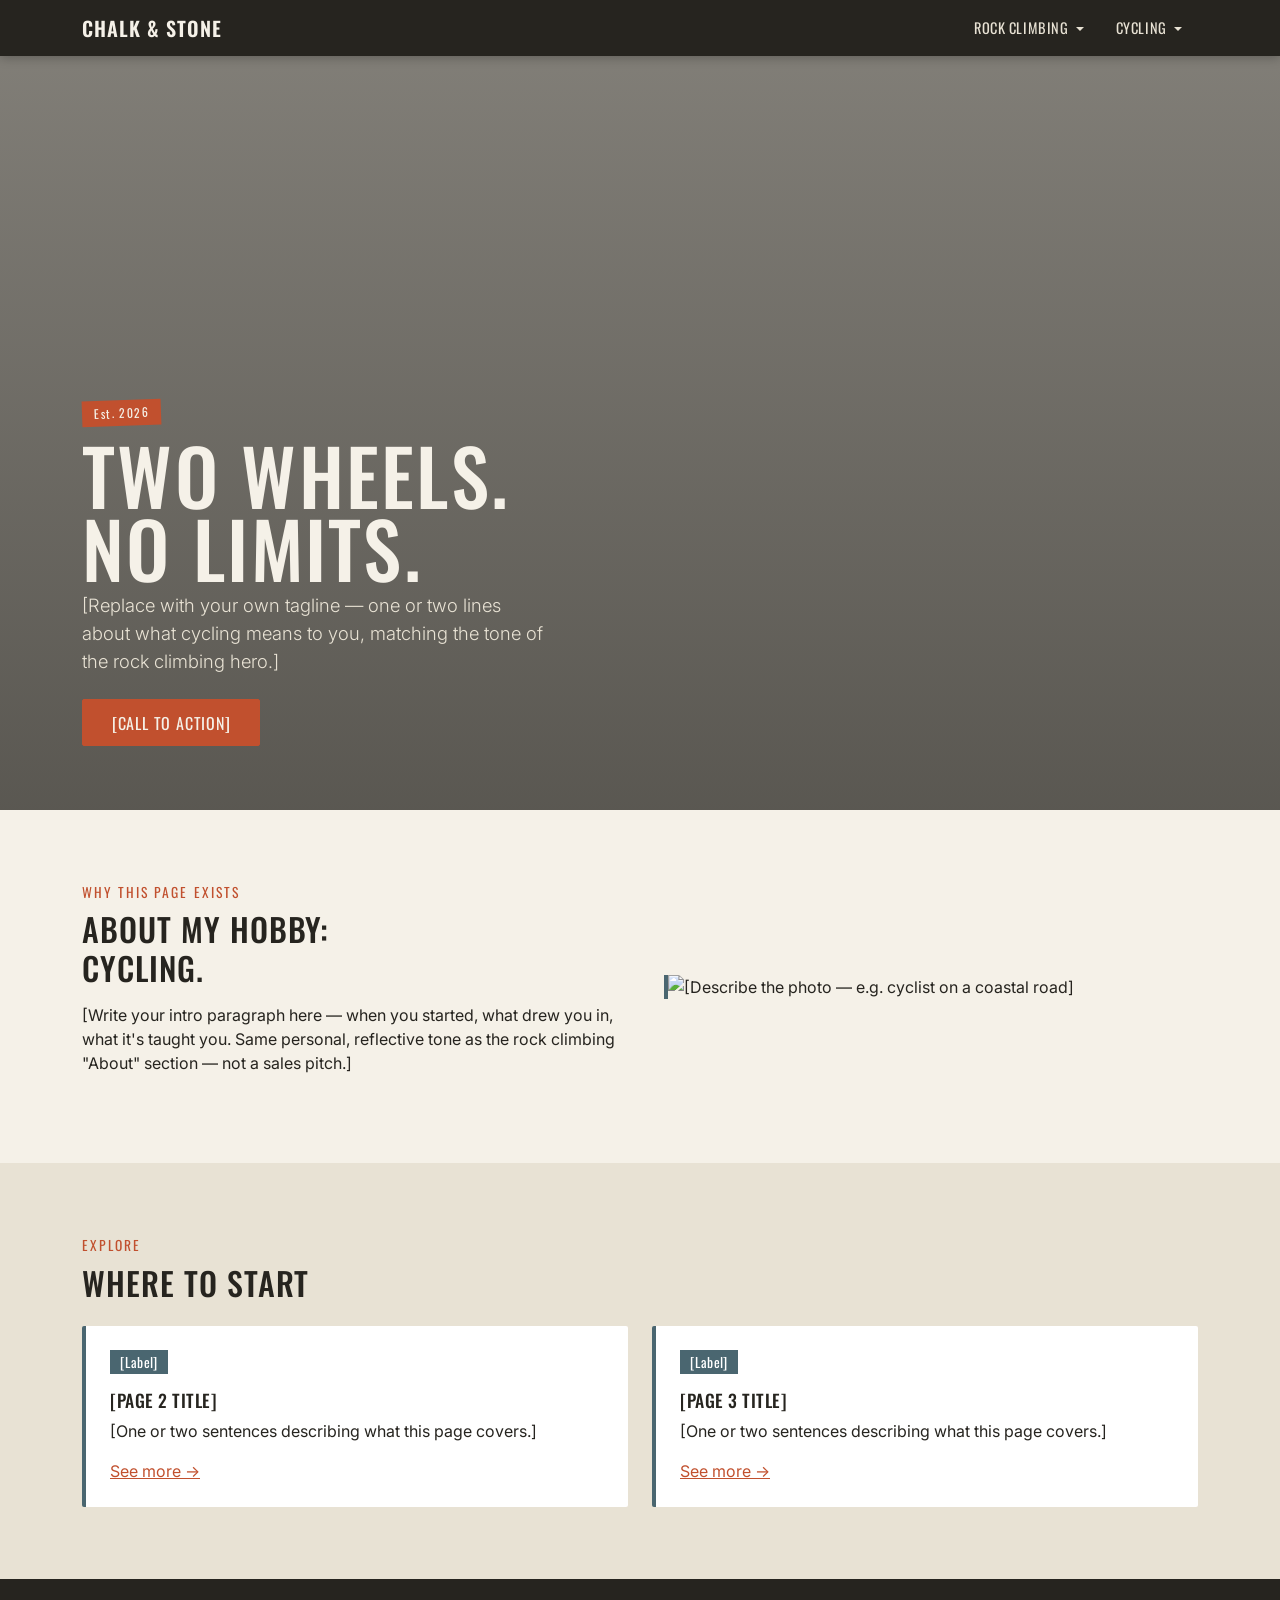
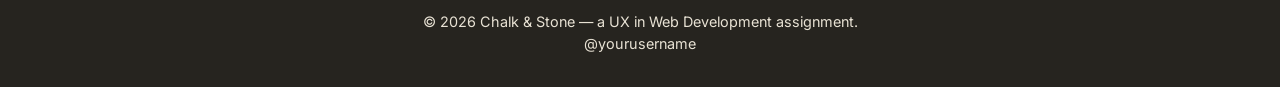
==== climb-site/climb-site/cycling-home.html @ ccd7528d "commit initiated" ====
<!DOCTYPE html>
<html lang="en">
<head>
  <meta charset="UTF-8" />
  <meta name="viewport" content="width=device-width, initial-scale=1.0" />
  <title>Cycling | Hobby tings</title>

  
  <link href="https://cdn.jsdelivr.net/npm/bootstrap@5.3.3/dist/css/bootstrap.min.css" rel="stylesheet">
  
  <link href="https://fonts.googleapis.com/css2?family=Oswald:wght@500;600;700&family=Inter:wght@400;500&display=swap" rel="stylesheet">
 
  <link rel="stylesheet" href="css/style.css">
</head>
<body>

  
  <nav class="navbar navbar-expand-lg navbar-climb fixed-top">
    <div class="container">
      <a class="navbar-brand" href="index.html">Chalk &amp; Stone</a>
      <button class="navbar-toggler" type="button" data-bs-toggle="collapse" data-bs-target="#navMain">
        <span class="navbar-toggler-icon"></span>
      </button>
      <div class="collapse navbar-collapse" id="navMain">
        <ul class="navbar-nav ms-auto">

          <li class="nav-item dropdown">
            <a class="nav-link dropdown-toggle" href="#" role="button" data-bs-toggle="dropdown" aria-expanded="false">
              Rock Climbing
            </a>
            <ul class="dropdown-menu">
              <li><a class="dropdown-item" href="index.html">Home</a></li>
              <li><a class="dropdown-item" href="log.html">Grades &amp; Log</a></li>
              <li><a class="dropdown-item" href="join.html">Join a Session</a></li>
            </ul>
          </li>

          <li class="nav-item dropdown">
            <a class="nav-link dropdown-toggle" href="#" role="button" data-bs-toggle="dropdown" aria-expanded="false">
              Cycling
            </a>
            <ul class="dropdown-menu">
              <li><a class="dropdown-item active" href="cycling-home.html">Home</a></li>
              <li><a class="dropdown-item" href="cycling-page2.html">Page 2</a></li>
              <li><a class="dropdown-item" href="cycling-page3.html">Page 3</a></li>
            </ul>
          </li>

        </ul>
      </div>
    </div>
  </nav>

 
  <header class="hero" style="background: linear-gradient(180deg, rgba(38,36,31,0.55), rgba(38,36,31,0.75)), url('images/hero-cycling.jpg') center/cover no-repeat;">
    <div class="container">
      <span class="grade-tape">Est. 2026</span>
      <h1>Two wheels.<br>No limits.</h1>
      <p class="lead">
        [Replace with your own tagline — one or two lines about what
        cycling means to you, matching the tone of the rock climbing hero.]
      </p>
      <a href="cycling-page2.html" class="btn btn-rope mt-2">[Call to action]</a>
    </div>
  </header>

 
  <section class="section">
    <div class="container">
      <div class="row align-items-center g-5">
        <div class="col-lg-6">
          <p class="section-eyebrow">Why this page exists</p>
          <h2 class="mb-3">About My Hobby:<br>Cycling.</h2>
          <p>
            [Write your intro paragraph here — when you started, what drew
            you in, what it's taught you. Same personal, reflective tone
            as the rock climbing "About" section — not a sales pitch.]
          </p>
        </div>
        <div class="col-lg-6">
          <img src="images/cycling-intro.jpg" alt="[Describe the photo — e.g. cyclist on a coastal road]" class="img-fluid" style="border-left: 4px solid var(--tape);">
        </div>
      </div>
    </div>
  </section>

 
  <section class="section section-alt">
    <div class="container">
      <p class="section-eyebrow">Explore</p>
      <h2 class="mb-4">Where to start</h2>
      <div class="row g-4">
        <div class="col-md-6">
          <div class="climb-card">
            <span class="grade-badge">[Label]</span>
            <h3 class="mt-3">[Page 2 title]</h3>
            <p>[One or two sentences describing what this page covers.]</p>
            <a href="cycling-page2.html">See more &rarr;</a>
          </div>
        </div>
        <div class="col-md-6">
          <div class="climb-card">
            <span class="grade-badge">[Label]</span>
            <h3 class="mt-3">[Page 3 title]</h3>
            <p>[One or two sentences describing what this page covers.]</p>
            <a href="cycling-page3.html">See more &rarr;</a>
          </div>
        </div>
      </div>
    </div>
  </section>

  
  <footer class="site-footer">
    <div class="container">
      &copy; 2026 Chalk &amp; Stone — a UX in Web Development assignment.
      <br>
      <a href="https://instagram.com/yourusername" target="_blank">
        <i class="bi bi-instagram"></i> @yourusername
      </a>
    </div>
  </footer>

  <script src="https://cdn.jsdelivr.net/npm/bootstrap@5.3.3/dist/js/bootstrap.bundle.min.js"></script>
</body>
</html>
---- climb-site/climb-site/css/style.css ----
:root {
  --stone: #3D3A36;
  --stone-dark: #26241F;
  --chalk: #F5F1E8;
  --chalk-dim: #E8E2D4;
  --rope: #C1502E;
  --rope-dark: #9C3E22;
  --tape: #4A6670;
  --font-display: "Oswald", "Arial Narrow", sans-serif;
  --font-body: "Inter", "Segoe UI", sans-serif;
}

* { box-sizing: border-box; }

body {
  font-family: var(--font-body);
  background-color: var(--chalk);
  color: var(--stone-dark);
  margin: 0;
  padding-top: 0px; 
}

h1, h2, h3, .display-heading {
  font-family: var(--font-display);
  text-transform: uppercase;
  letter-spacing: 0.03em;
  color: var(--stone-dark);
}

a { color: var(--rope); }
a:hover { color: var(--rope-dark); }


.grade-tape {
  display: inline-block;
  background: var(--rope);
  color: var(--chalk);
  font-family: var(--font-display);
  font-size: 0.75rem;
  letter-spacing: 0.12em;
  padding: 4px 12px;
  transform: rotate(-2deg);
  margin-bottom: 12px;
}


.navbar-climb {
  background-color: var(--stone-dark) !important;
  box-shadow: 0 2px 10px rgba(0,0,0,0.25);
}

.navbar-climb .navbar-brand {
  font-family: var(--font-display);
  text-transform: uppercase;
  letter-spacing: 0.05em;
  color: var(--chalk) !important;
  font-weight: 600;
}

.navbar-climb .nav-link {
  color: var(--chalk-dim) !important;
  font-family: var(--font-display);
  letter-spacing: 0.04em;
  text-transform: uppercase;
  font-size: 0.9rem;
  padding: 0.5rem 1rem !important;
}

.navbar-climb .nav-link:hover,
.navbar-climb .nav-link.active {
  color: var(--rope) !important;
}




.hero h1 {
  color: var(--chalk);
  font-size: clamp(2.5rem, 6vw, 5rem);
  line-height: 0.95;
  margin-bottom: 0.5rem;
}

.hero p.lead {
  color: var(--chalk-dim);
  font-size: 1.15rem;
  max-width: 42ch;
}


.section {
  padding: 4.5rem 0;
}

.section-alt {
  background-color: var(--chalk-dim);
}

.section-eyebrow {
  font-family: var(--font-display);
  color: var(--rope);
  letter-spacing: 0.15em;
  font-size: 0.85rem;
  text-transform: uppercase;
  margin-bottom: 0.5rem;
}


.climb-card {
  background: #fff;
  border: none;
  border-radius: 2px;
  border-left: 4px solid var(--tape);
  padding: 1.5rem;
  height: 100%;
  transition: transform 0.15s ease, box-shadow 0.15s ease;
}

.climb-card:hover {
  transform: translateY(-3px);
  box-shadow: 0 8px 24px rgba(0,0,0,0.1);
}

.climb-card h3 {
  font-size: 1.1rem;
  margin-bottom: 0.5rem;
}


.table-climb {
  background: #fff;
}

.table-climb thead {
  background-color: var(--stone-dark);
  color: var(--chalk);
  font-family: var(--font-display);
  letter-spacing: 0.04em;
  text-transform: uppercase;
  font-size: 0.85rem;
}

.table-climb tbody tr:hover {
  background-color: var(--chalk-dim);
}

.grade-badge {
  display: inline-block;
  font-family: var(--font-display);
  background: var(--tape);
  color: #fff;
  padding: 2px 10px;
  font-size: 0.85rem;
  letter-spacing: 0.03em;
}


.form-climb label {
  font-family: var(--font-display);
  letter-spacing: 0.03em;
  text-transform: uppercase;
  font-size: 0.85rem;
  color: var(--stone-dark);
  margin-bottom: 0.3rem;
}

.form-climb .form-control,
.form-climb .form-select {
  border-radius: 2px;
  border: 1px solid #c9c2b0;
  padding: 0.6rem 0.8rem;
}

.form-climb .form-control:focus,
.form-climb .form-select:focus {
  border-color: var(--rope);
  box-shadow: 0 0 0 0.2rem rgba(193, 80, 46, 0.15);
}

.btn-rope {
  background-color: var(--rope);
  border-color: var(--rope);
  color: var(--chalk);
  font-family: var(--font-display);
  letter-spacing: 0.05em;
  text-transform: uppercase;
  padding: 0.65rem 1.8rem;
  border-radius: 2px;
}

.btn-rope:hover {
  background-color: var(--rope-dark);
  border-color: var(--rope-dark);
  color: var(--chalk);
}


#response-card {
  display: none;
  background: var(--stone-dark);
  color: var(--chalk);
  border-left: 4px solid var(--rope);
  padding: 1.75rem;
  margin-top: 2rem;
}

#response-card .grade-tape {
  background: var(--chalk);
  color: var(--stone-dark);
}


footer.site-footer {
  background-color: var(--stone-dark);
  color: var(--chalk-dim);
  padding: 2rem 0;
  font-size: 0.9rem;
  text-align: center;
}

@media (prefers-reduced-motion: reduce) {
  * { transition: none !important; }
}


footer.site-footer a {
  color: var(--chalk-dim);
  text-decoration: none;
}

footer.site-footer a:hover {
  color: var(--rope);
}

.hero {
  background: linear-gradient(180deg, rgba(38,36,31,0.55), rgba(38,36,31,0.75)),
              url("../images/sitting-down-bryan.PNG") 20% 75% / cover no-repeat;
  min-height: 90vh;
  display: flex;
  align-items: flex-end;
  padding: 4rem 0;
  color: var(--chalk);
  background-attachment: fixed
}

.navbar-climb .dropdown-menu {
  background-color: var(--stone-dark);
  border: none;
  border-radius: 2px;
}

.navbar-climb .dropdown-item {
  color: var(--chalk-dim);
  font-family: var(--font-display);
  letter-spacing: 0.03em;
  text-transform: uppercase;
  font-size: 0.85rem;
}

.navbar-climb .dropdown-item:hover {
  background-color: var(--stone);
  color: var(--rope);
}

.navbar-climb .dropdown-toggle::after {
  border-top-color: var(--chalk-dim);
}
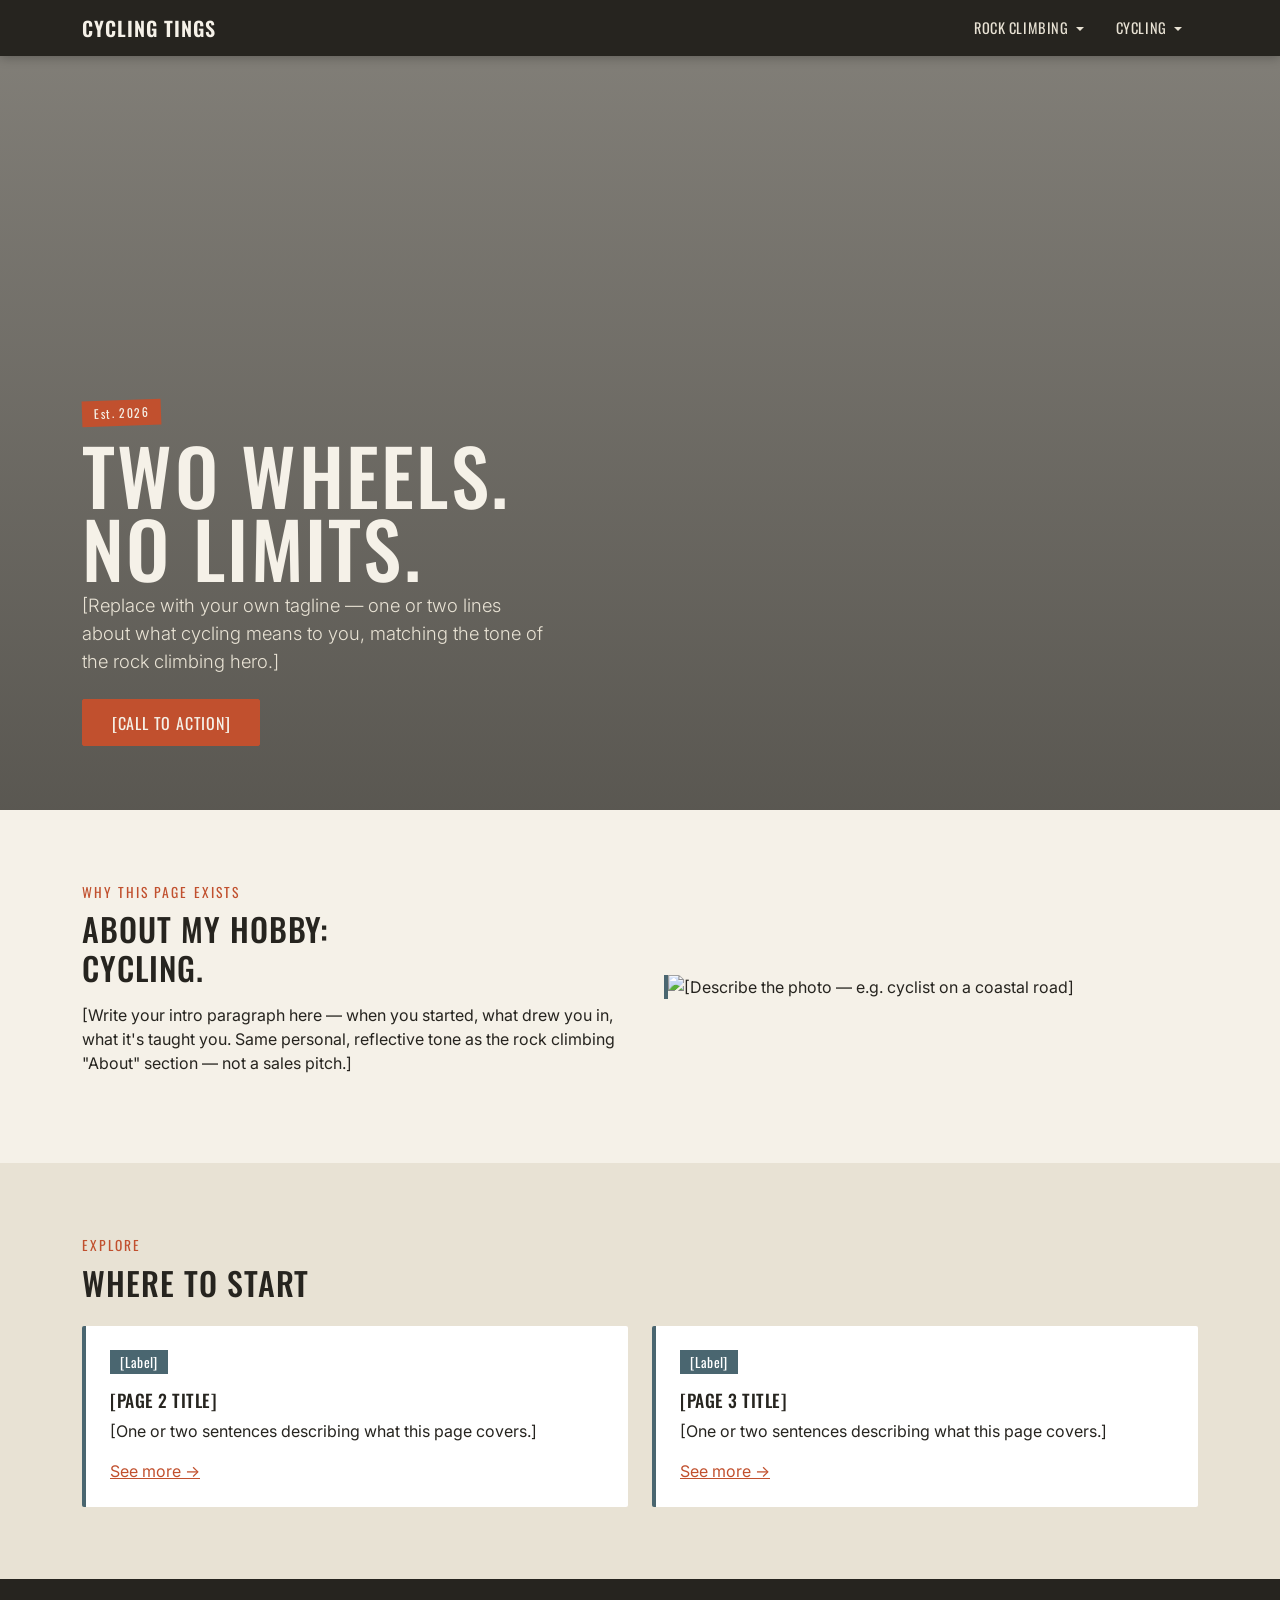
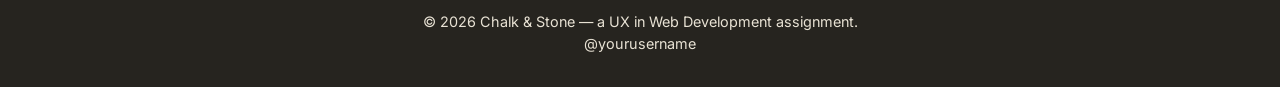
==== commit 7dabce14: "initialised commit" ====
--- a/climb-site/climb-site/cycling-home.html
+++ b/climb-site/climb-site/cycling-home.html
@@ -17,7 +17,7 @@
   
   <nav class="navbar navbar-expand-lg navbar-climb fixed-top">
     <div class="container">
-      <a class="navbar-brand" href="index.html">Chalk &amp; Stone</a>
+      <a class="navbar-brand" href="index.html">Cycling tings</a>
       <button class="navbar-toggler" type="button" data-bs-toggle="collapse" data-bs-target="#navMain">
         <span class="navbar-toggler-icon"></span>
       </button>
@@ -42,7 +42,6 @@
             <ul class="dropdown-menu">
               <li><a class="dropdown-item active" href="cycling-home.html">Home</a></li>
               <li><a class="dropdown-item" href="cycling-page2.html">Page 2</a></li>
-              <li><a class="dropdown-item" href="cycling-page3.html">Page 3</a></li>
             </ul>
           </li>
 
--- a/climb-site/climb-site/css/style.css
+++ b/climb-site/climb-site/css/style.css
@@ -248,7 +248,20 @@
   background-color: var(--stone-dark);
   border: none;
   border-radius: 2px;
-}
+  display: block;            
+  max-height: 0;                
+  overflow: hidden;             
+  opacity: 0;
+  padding: 0;
+  transition: max-height 2s ease, opacity 0.25s ease, padding 0.3s ease;
+}
+
+.navbar-climb .dropdown-menu.show {
+  max-height: 300px;    
+  opacity: 1;
+  padding: 0.5rem 0;     
+}
+
 
 .navbar-climb .dropdown-item {
   color: var(--chalk-dim);
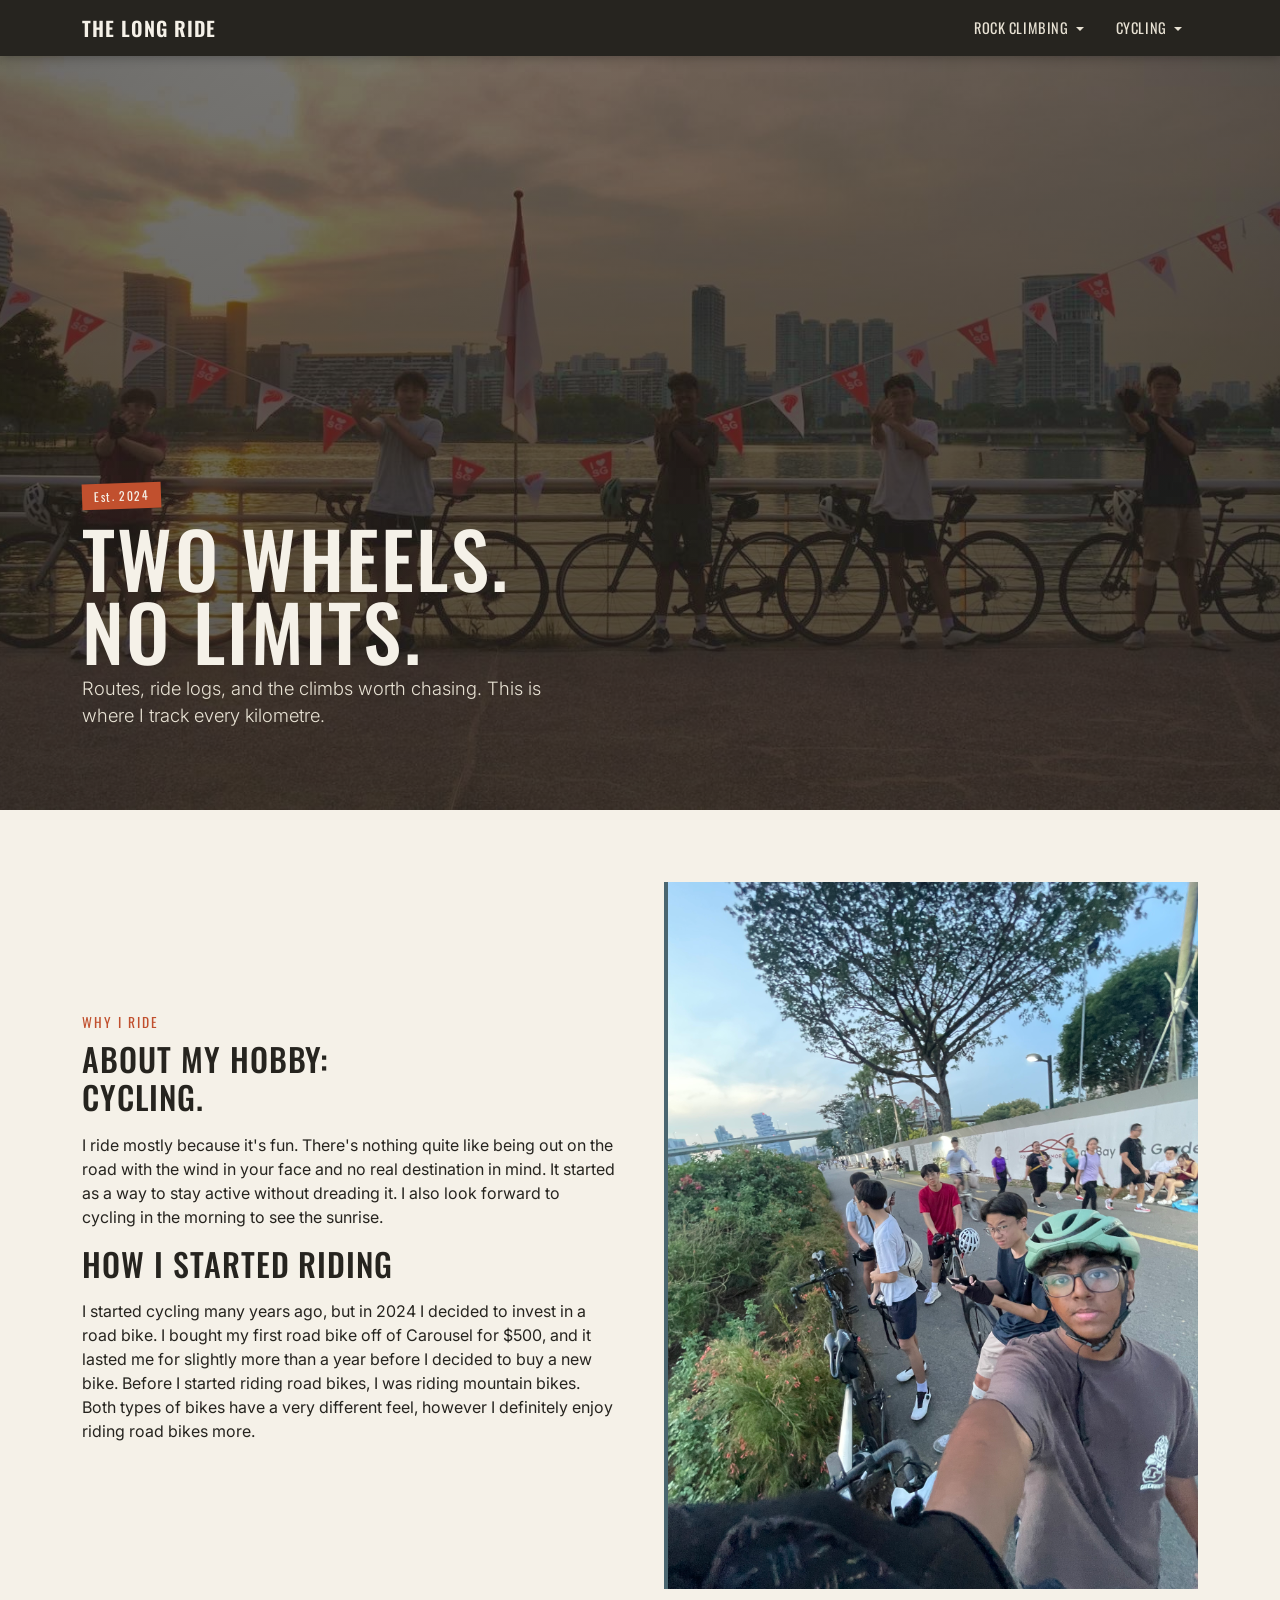
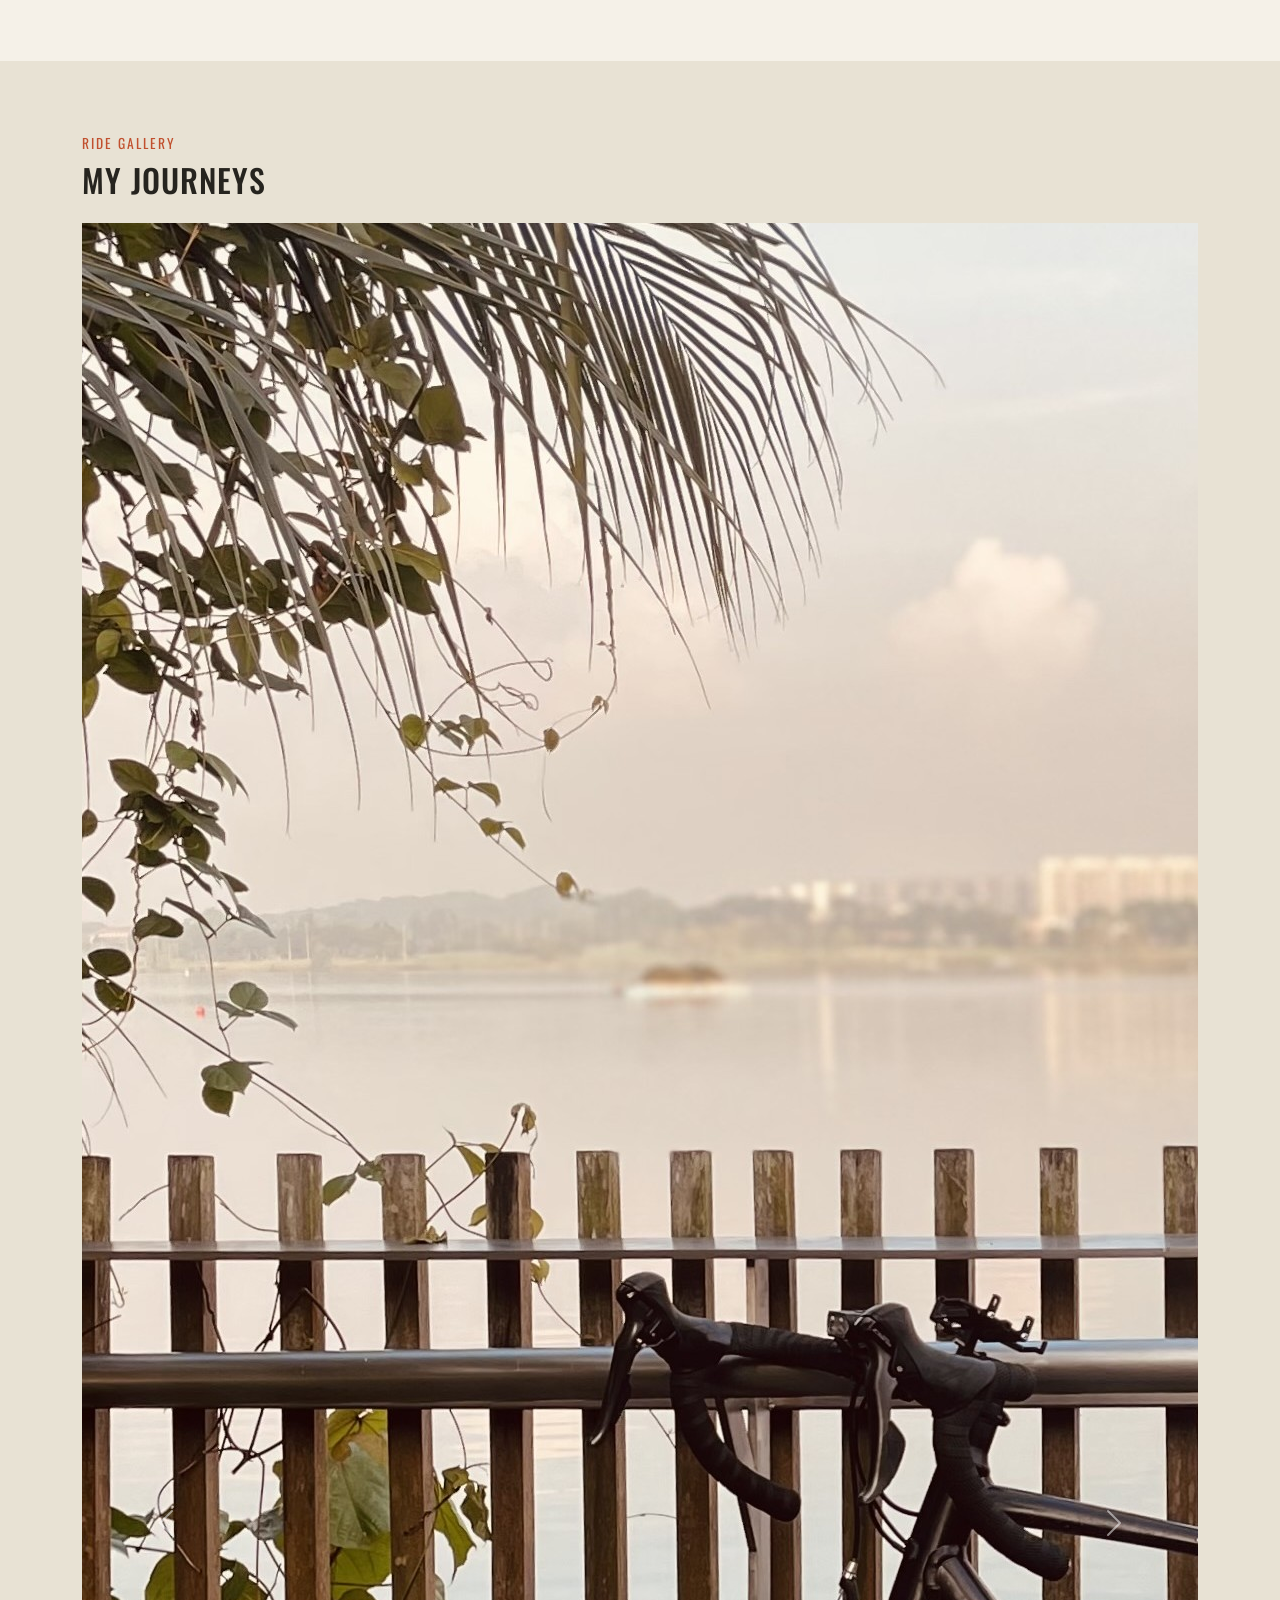
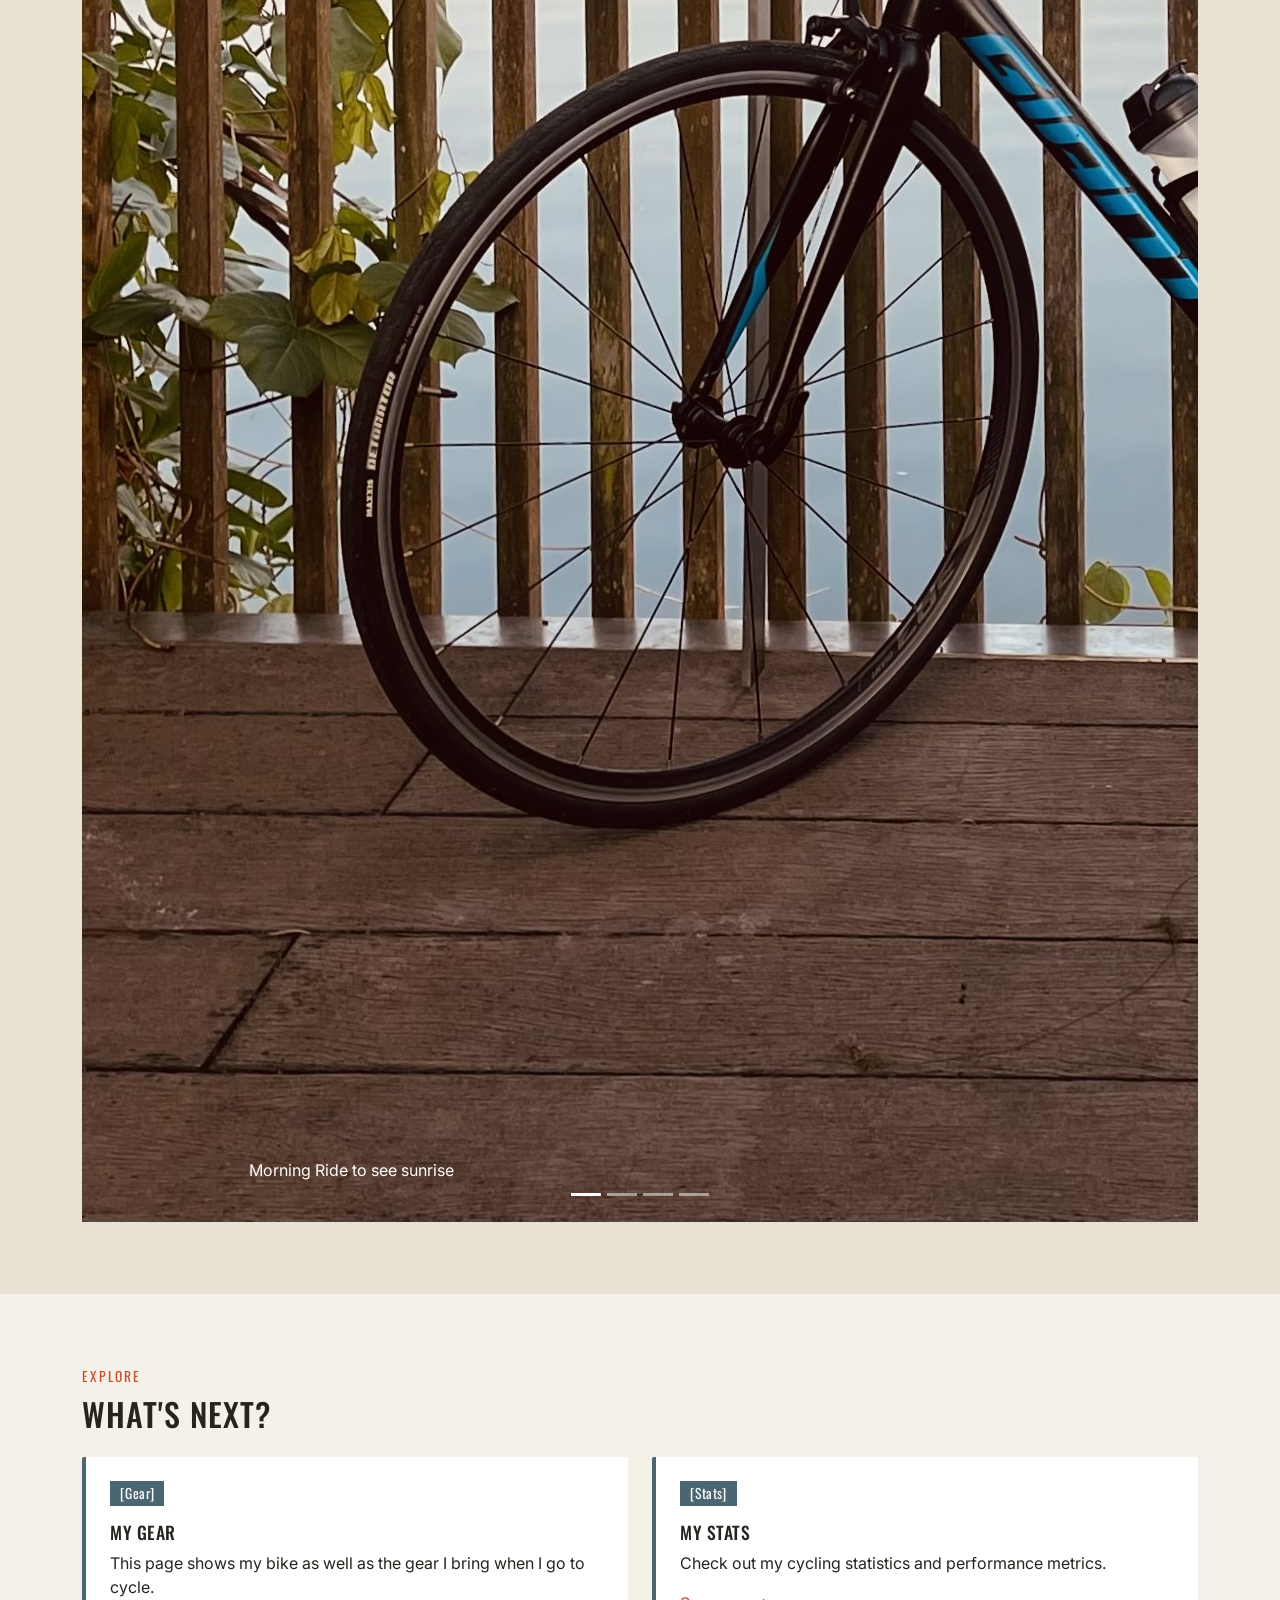
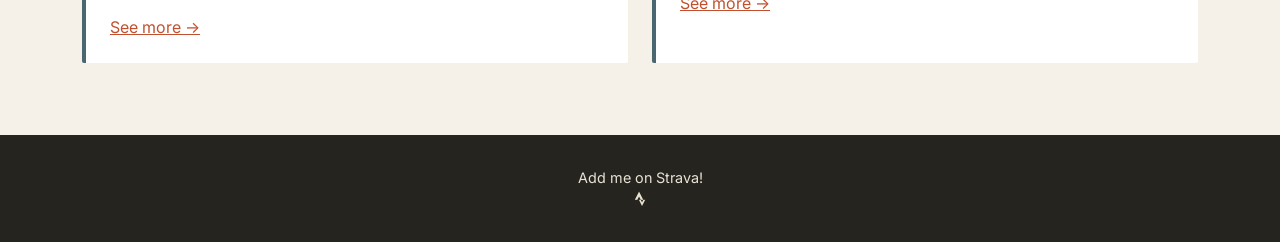
==== commit d22b5598: "intit commit" ====
--- a/climb-site/climb-site/cycling-home.html
+++ b/climb-site/climb-site/cycling-home.html
@@ -3,7 +3,7 @@
 <head>
   <meta charset="UTF-8" />
   <meta name="viewport" content="width=device-width, initial-scale=1.0" />
-  <title>Cycling | Hobby tings</title>
+  <title>Cycling | The Long Ride </title>
 
   
   <link href="https://cdn.jsdelivr.net/npm/bootstrap@5.3.3/dist/css/bootstrap.min.css" rel="stylesheet">
@@ -17,7 +17,7 @@
   
   <nav class="navbar navbar-expand-lg navbar-climb fixed-top">
     <div class="container">
-      <a class="navbar-brand" href="index.html">Cycling tings</a>
+      <a class="navbar-brand" href="index.html">The Long Ride</a>
       <button class="navbar-toggler" type="button" data-bs-toggle="collapse" data-bs-target="#navMain">
         <span class="navbar-toggler-icon"></span>
       </button>
@@ -41,7 +41,8 @@
             </a>
             <ul class="dropdown-menu">
               <li><a class="dropdown-item active" href="cycling-home.html">Home</a></li>
-              <li><a class="dropdown-item" href="cycling-page2.html">Page 2</a></li>
+              <li><a class="dropdown-item" href="cycling-gear.html">My Gear</a></li>
+              <li><a class="dropdown-item" href="cycling-stats.html">Stats</a></li>
             </ul>
           </li>
 
@@ -51,15 +52,13 @@
   </nav>
 
  
-  <header class="hero" style="background: linear-gradient(180deg, rgba(38,36,31,0.55), rgba(38,36,31,0.75)), url('images/hero-cycling.jpg') center/cover no-repeat;">
+  <header class="hero" style="background: linear-gradient(180deg, rgba(38,36,31,0.55), rgba(38,36,31,0.75)), url('imagesN/friendspic.jpg') center/cover no-repeat;">
     <div class="container">
-      <span class="grade-tape">Est. 2026</span>
+      <span class="grade-tape">Est. 2024</span>
       <h1>Two wheels.<br>No limits.</h1>
       <p class="lead">
-        [Replace with your own tagline — one or two lines about what
-        cycling means to you, matching the tone of the rock climbing hero.]
+        Routes, ride logs, and the climbs worth chasing. This is where I track every kilometre.
       </p>
-      <a href="cycling-page2.html" class="btn btn-rope mt-2">[Call to action]</a>
     </div>
   </header>
 
@@ -68,58 +67,122 @@
     <div class="container">
       <div class="row align-items-center g-5">
         <div class="col-lg-6">
-          <p class="section-eyebrow">Why this page exists</p>
+          <p class="section-eyebrow">Why I Ride</p>
           <h2 class="mb-3">About My Hobby:<br>Cycling.</h2>
           <p>
-            [Write your intro paragraph here — when you started, what drew
-            you in, what it's taught you. Same personal, reflective tone
-            as the rock climbing "About" section — not a sales pitch.]
+            I ride mostly because it's fun. There's nothing quite like 
+            being out on the road with the wind in your face and no real 
+            destination in mind. It started as a way to stay active without dreading it.
+            I also look forward to cycling in the morning to see the sunrise. 
+          </p>
+          <h2 class="mb-3">How I started riding</h2>
+          <p>
+            I started cycling many years ago, but in 2024 I decided to invest in a 
+            road bike. I bought my first road bike off of Carousel for $500, and it lasted 
+            me for slightly more than a year before I decided to buy a new bike. Before I 
+            started riding road bikes, I was riding mountain bikes. Both types of bikes have
+            a very different feel, however I definitely enjoy riding road bikes more.
           </p>
         </div>
         <div class="col-lg-6">
-          <img src="images/cycling-intro.jpg" alt="[Describe the photo — e.g. cyclist on a coastal road]" class="img-fluid" style="border-left: 4px solid var(--tape);">
+          <img src="imagesN/pic1cycle.jpeg" alt="[Describe the photo — e.g. cyclist on a coastal road]" class="img-fluid" style="border-left: 4px solid var(--tape);">
         </div>
       </div>
     </div>
   </section>
 
+
+
+<section class="section section-alt">
+  <div class="container">
+    <p class="section-eyebrow">Ride Gallery</p>
+    <h2 class="mb-4">My Journeys</h2>
+
+    <div id="rideCarousel" class="carousel slide" data-bs-ride="carousel">
+      <div class="carousel-indicators">
+        <button type="button" data-bs-target="#rideCarousel" data-bs-slide-to="0" class="active" aria-current="true"></button>
+        <button type="button" data-bs-target="#rideCarousel" data-bs-slide-to="1"></button>
+        <button type="button" data-bs-target="#rideCarousel" data-bs-slide-to="2"></button>
+        <button type="button" data-bs-target="#rideCarousel" data-bs-slide-to="3"></button>
+
+      </div>
+      <div class="carousel-inner">
+        <!-- REPLACE each src below with your own uploaded photo. Keep filenames or update src to match. -->
+        <div class="carousel-item active">
+          <img src="imagesN/sunriseride.jpeg" alt="Sunrise">
+          <div class="carousel-caption carousel-caption-custom text-start">
+            <span class="pace-tag">Morning Ride to see sunrise</span>
+          </div>
+        </div>
+        <div class="carousel-item">
+          <img src="imagesN/injury.jpeg" alt="friend injured">
+          <div class="carousel-caption carousel-caption-custom text-start">
+            <span class="pace-tag">Cycling Injury 😢</span>
+          </div>
+        </div>
+        <div class="carousel-item">
+          <img src="imagesN/newbike.jpeg" alt="New Bike Day 🥰">
+          <div class="carousel-caption carousel-caption-custom text-start">
+            <span class="pace-tag">New Bike Day 🥰</span>
+          </div>
+        </div>
+        <div class="carousel-item">
+          <img src="imagesN/reservoir.jpeg" alt="Rest stop at LPR">
+          <div class="carousel-caption carousel-caption-custom text-start">
+            <span class="pace-tag">Rest Stop at Lower Peirce Reservoir</span>
+          </div>
+      </div>
+      <button class="carousel-control-prev" type="button" data-bs-target="#rideCarousel" data-bs-slide="prev">
+        <span class="carousel-control-prev-icon" aria-hidden="true"></span>
+        <span class="visually-hidden">Previous</span>
+      </button>
+      <button class="carousel-control-next" type="button" data-bs-target="#rideCarousel" data-bs-slide="next">
+        <span class="carousel-control-next-icon" aria-hidden="true"></span>
+        <span class="visually-hidden">Next</span>
+      </button>
+    </div>
+  </div>
+</section>
+
  
-  <section class="section section-alt">
+  <section class="section">
     <div class="container">
       <p class="section-eyebrow">Explore</p>
-      <h2 class="mb-4">Where to start</h2>
+      <h2 class="mb-4">What's next?</h2>
       <div class="row g-4">
         <div class="col-md-6">
           <div class="climb-card">
-            <span class="grade-badge">[Label]</span>
-            <h3 class="mt-3">[Page 2 title]</h3>
-            <p>[One or two sentences describing what this page covers.]</p>
-            <a href="cycling-page2.html">See more &rarr;</a>
+            <span class="grade-badge">[Gear]</span>
+            <h3 class="mt-3">My gear</h3>
+            <p>This page shows my bike as well as the gear I bring when I go to cycle.</p>
+            <a href="cycling-gear.html">See more &rarr;</a>
           </div>
         </div>
         <div class="col-md-6">
           <div class="climb-card">
-            <span class="grade-badge">[Label]</span>
-            <h3 class="mt-3">[Page 3 title]</h3>
-            <p>[One or two sentences describing what this page covers.]</p>
-            <a href="cycling-page3.html">See more &rarr;</a>
+            <span class="grade-badge">[Stats]</span>
+            <h3 class="mt-3">My Stats</h3>
+            <p>Check out my cycling statistics and performance metrics.</p>
+            <a href="cycling-stats.html">See more &rarr;</a>
           </div>
         </div>
       </div>
     </div>
   </section>
 
+
   
   <footer class="site-footer">
     <div class="container">
-      &copy; 2026 Chalk &amp; Stone — a UX in Web Development assignment.
+       Add me on Strava!
       <br>
-      <a href="https://instagram.com/yourusername" target="_blank">
-        <i class="bi bi-instagram"></i> @yourusername
+      <a href="https://www.strava.com/athletes/106605871" target="_blank">
+        <i class="bi bi-strava"></i> 
       </a>
     </div>
   </footer>
 
-  <script src="https://cdn.jsdelivr.net/npm/bootstrap@5.3.3/dist/js/bootstrap.bundle.min.js"></script>
+<link rel="stylesheet" href="https://cdn.jsdelivr.net/npm/bootstrap-icons@1.11.3/font/bootstrap-icons.css">
+<script src="https://cdn.jsdelivr.net/npm/bootstrap@5.3.3/dist/js/bootstrap.bundle.min.js"></script>
 </body>
 </html>
--- a/climb-site/climb-site/css/style.css
+++ b/climb-site/climb-site/css/style.css
@@ -278,4 +278,9 @@
 
 .navbar-climb .dropdown-toggle::after {
   border-top-color: var(--chalk-dim);
+}
+
+.section-dark {
+  background-color: var(--stone);
+  color: var(--chalk);
 }
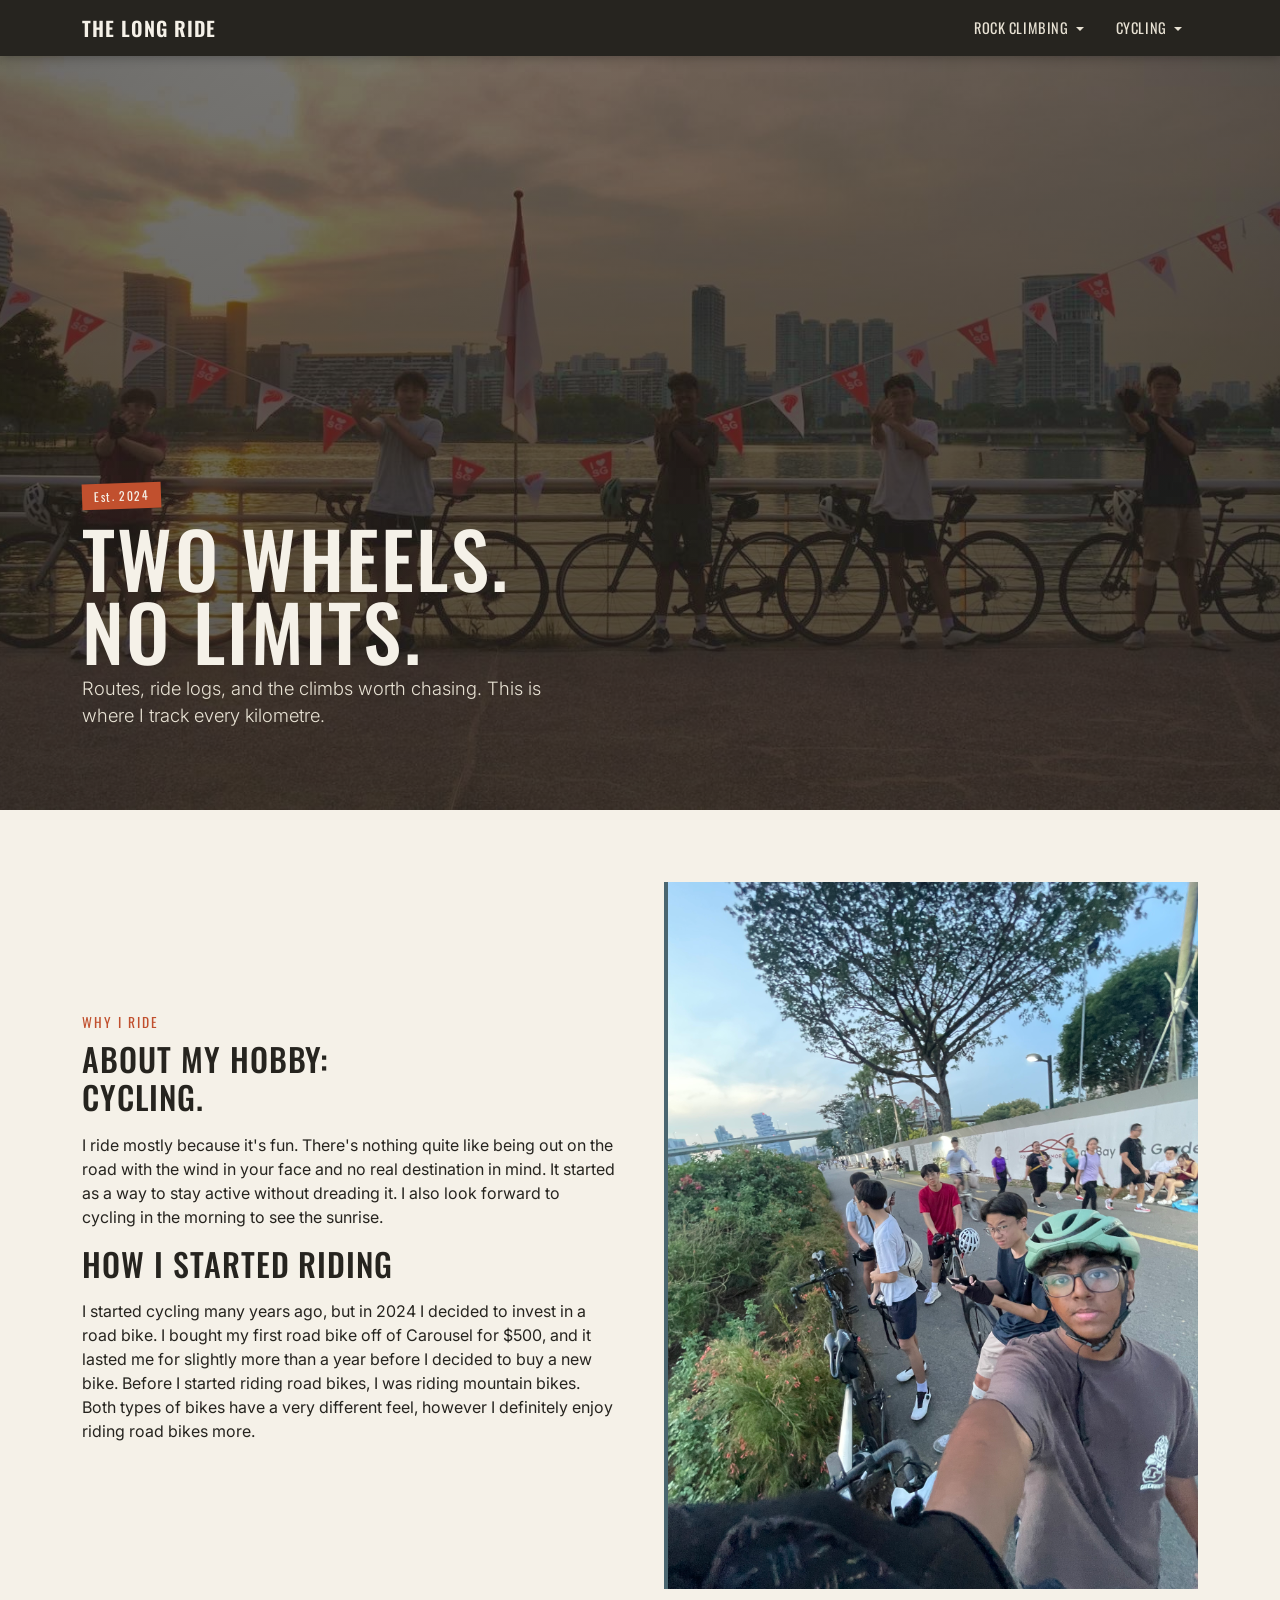
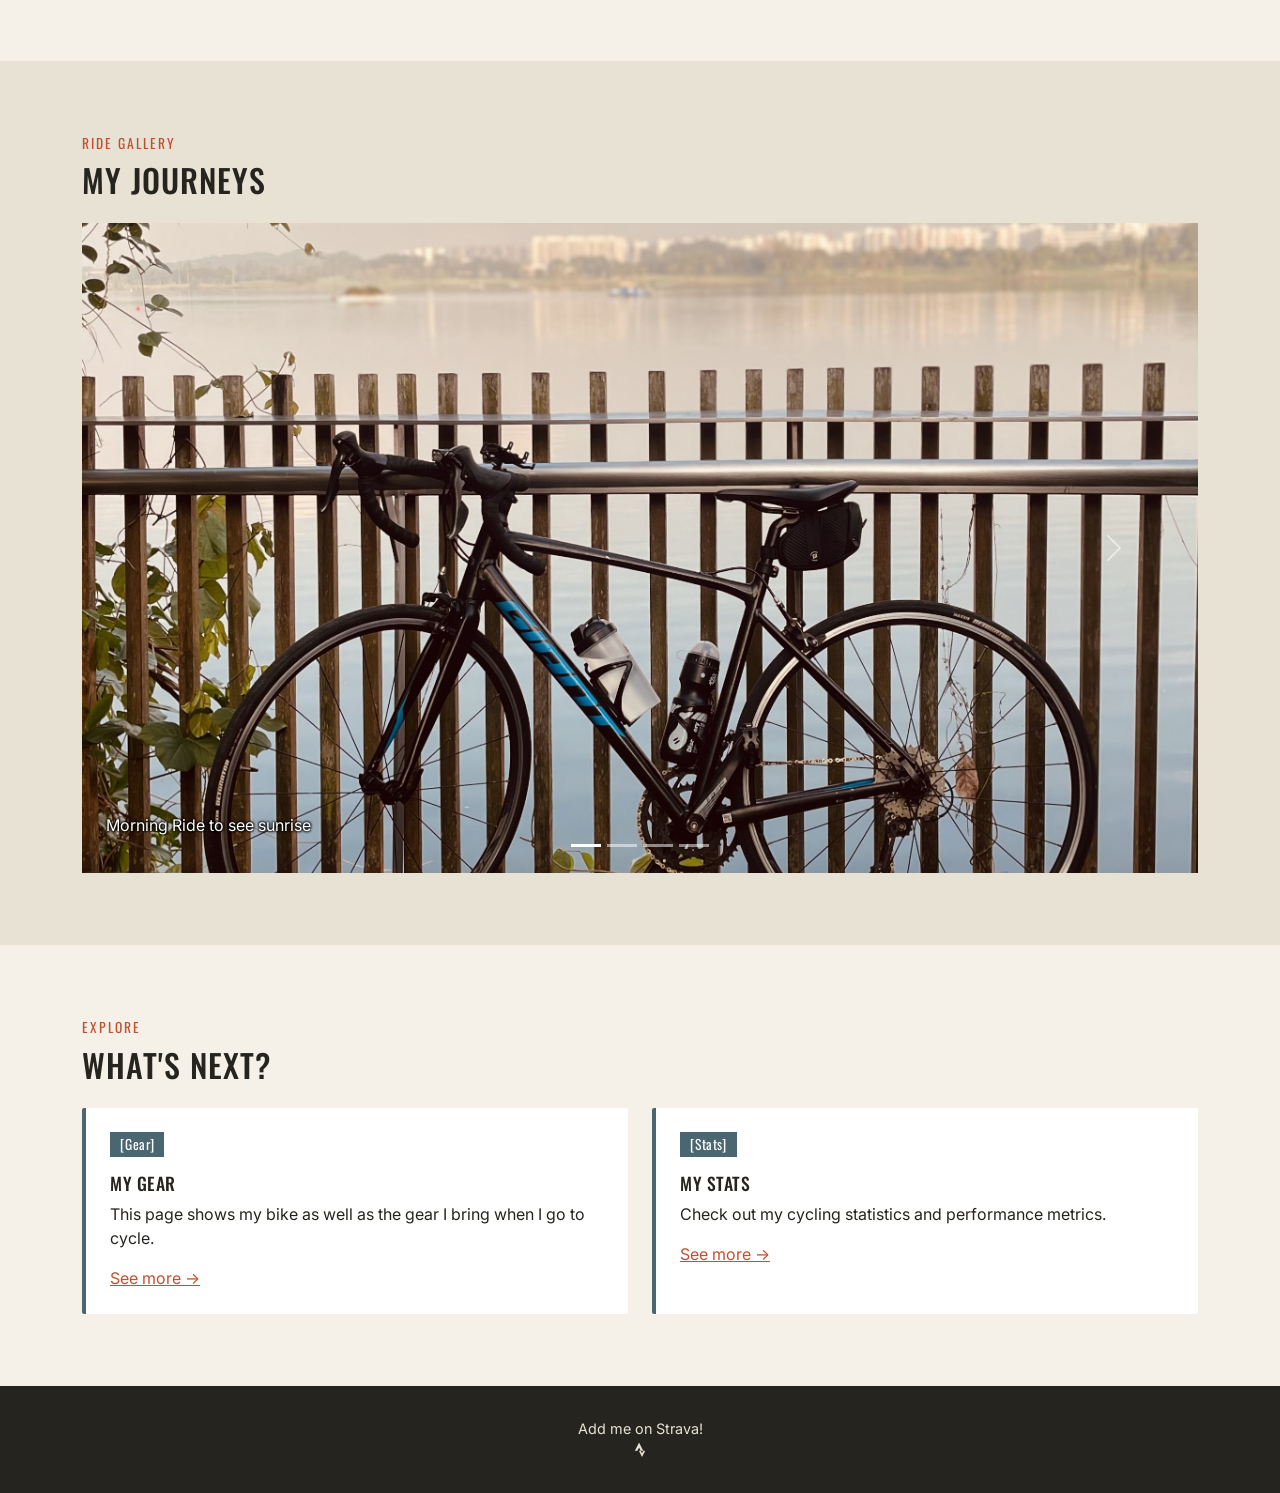
==== commit bbd34558: "initit commit" ====
--- a/climb-site/climb-site/cycling-home.html
+++ b/climb-site/climb-site/cycling-home.html
@@ -41,7 +41,7 @@
             </a>
             <ul class="dropdown-menu">
               <li><a class="dropdown-item active" href="cycling-home.html">Home</a></li>
-              <li><a class="dropdown-item" href="cycling-gear.html">My Gear</a></li>
+              <li><a class="dropdown-item" href="cycling-page2.html">My Gear</a></li>
               <li><a class="dropdown-item" href="cycling-stats.html">Stats</a></li>
             </ul>
           </li>
--- a/climb-site/climb-site/css/style.css
+++ b/climb-site/climb-site/css/style.css
@@ -1,4 +1,3 @@
-
 :root {
   --stone: #3D3A36;
   --stone-dark: #26241F;
@@ -18,7 +17,7 @@
   background-color: var(--chalk);
   color: var(--stone-dark);
   margin: 0;
-  padding-top: 0px; 
+  padding-top: 0px;
 }
 
 h1, h2, h3, .display-heading {
@@ -31,7 +30,9 @@
 a { color: var(--rope); }
 a:hover { color: var(--rope-dark); }
 
-
+/* ============================================
+   SIGNATURE ELEMENT: the "grade tape" label
+   ============================================ */
 .grade-tape {
   display: inline-block;
   background: var(--rope);
@@ -44,7 +45,9 @@
   margin-bottom: 12px;
 }
 
-
+/* ============================================
+   NAVBAR
+   ============================================ */
 .navbar-climb {
   background-color: var(--stone-dark) !important;
   box-shadow: 0 2px 10px rgba(0,0,0,0.25);
@@ -72,8 +75,63 @@
   color: var(--rope) !important;
 }
 
-
-
+/* ---- Dropdown (with slide-down animation) ---- */
+.navbar-climb .dropdown-menu {
+  background-color: var(--stone-dark);
+  border: none;
+  border-radius: 2px;
+  display: block;
+  max-height: 0;
+  overflow: hidden;
+  opacity: 0;
+  padding: 0;
+  /* NOTE: was 2s — check with your teammate whether that's
+     intentional or should go back to something snappier like 0.3s */
+  transition: max-height 2s ease, opacity 0.25s ease, padding 0.3s ease;
+}
+
+.navbar-climb .dropdown-menu.show {
+  max-height: 300px;
+  opacity: 1;
+  padding: 0.5rem 0;
+}
+
+.navbar-climb .dropdown-item {
+  color: var(--chalk-dim);
+  font-family: var(--font-display);
+  letter-spacing: 0.03em;
+  text-transform: uppercase;
+  font-size: 0.85rem;
+}
+
+.navbar-climb .dropdown-item:hover {
+  background-color: var(--stone);
+  color: var(--rope);
+}
+
+.navbar-climb .dropdown-toggle::after {
+  border-top-color: var(--chalk-dim);
+}
+
+/* ============================================
+   HERO
+   NOTE: this default image/position belongs to
+   the rock climbing pages. Any page using .hero
+   with a DIFFERENT photo (e.g. cycling-home.html)
+   must override background (including
+   background-attachment) with an inline style,
+   or it will inherit this photo + fixed scroll.
+   ============================================ */
+.hero {
+  background: linear-gradient(180deg, rgba(38,36,31,0.55), rgba(38,36,31,0.75)),
+              url("../images/sitting-down-bryan.PNG") 20% 75% / cover no-repeat;
+  min-height: 90vh;
+  display: flex;
+  align-items: flex-end;
+  padding: 4rem 0;
+  color: var(--chalk);
+  background-attachment: fixed;
+}
 
 .hero h1 {
   color: var(--chalk);
@@ -88,7 +146,9 @@
   max-width: 42ch;
 }
 
-
+/* ============================================
+   SECTIONS
+   ============================================ */
 .section {
   padding: 4.5rem 0;
 }
@@ -97,6 +157,11 @@
   background-color: var(--chalk-dim);
 }
 
+.section-dark {
+  background-color: var(--stone);
+  color: var(--chalk);
+}
+
 .section-eyebrow {
   font-family: var(--font-display);
   color: var(--rope);
@@ -106,7 +171,9 @@
   margin-bottom: 0.5rem;
 }
 
-
+/* ============================================
+   CARDS
+   ============================================ */
 .climb-card {
   background: #fff;
   border: none;
@@ -127,7 +194,9 @@
   margin-bottom: 0.5rem;
 }
 
-
+/* ============================================
+   TABLES
+   ============================================ */
 .table-climb {
   background: #fff;
 }
@@ -195,7 +264,6 @@
   color: var(--chalk);
 }
 
-
 #response-card {
   display: none;
   background: var(--stone-dark);
@@ -208,6 +276,41 @@
 #response-card .grade-tape {
   background: var(--chalk);
   color: var(--stone-dark);
+}
+
+
+.carousel-item {
+  height: 650px;
+  background-color: var(--stone-dark);
+}
+
+.carousel-item img {
+  width: 100%;
+  height: 100%;
+  object-fit: cover;
+  object-position: center;
+}
+
+.carousel-item video {
+  width: 100%;
+  height: 100%;
+  object-fit: cover;
+  object-position: center;
+}
+
+.carousel-caption-custom {
+  position: absolute;
+  left: 1.5rem;
+  bottom: 1rem;
+  right: auto;
+}
+
+.carousel-caption-custom .pace-tag {
+  text-shadow:
+    -1px -1px 2px rgba(0, 0, 0, 0.7),
+     1px -1px 2px rgba(0, 0, 0, 0.7),
+    -1px  1px 2px rgba(0, 0, 0, 0.7),
+     1px  1px 2px rgba(0, 0, 0, 0.7);
 }
 
 
@@ -219,11 +322,6 @@
   text-align: center;
 }
 
-@media (prefers-reduced-motion: reduce) {
-  * { transition: none !important; }
-}
-
-
 footer.site-footer a {
   color: var(--chalk-dim);
   text-decoration: none;
@@ -233,54 +331,6 @@
   color: var(--rope);
 }
 
-.hero {
-  background: linear-gradient(180deg, rgba(38,36,31,0.55), rgba(38,36,31,0.75)),
-              url("../images/sitting-down-bryan.PNG") 20% 75% / cover no-repeat;
-  min-height: 90vh;
-  display: flex;
-  align-items: flex-end;
-  padding: 4rem 0;
-  color: var(--chalk);
-  background-attachment: fixed
-}
-
-.navbar-climb .dropdown-menu {
-  background-color: var(--stone-dark);
-  border: none;
-  border-radius: 2px;
-  display: block;            
-  max-height: 0;                
-  overflow: hidden;             
-  opacity: 0;
-  padding: 0;
-  transition: max-height 2s ease, opacity 0.25s ease, padding 0.3s ease;
-}
-
-.navbar-climb .dropdown-menu.show {
-  max-height: 300px;    
-  opacity: 1;
-  padding: 0.5rem 0;     
-}
-
-
-.navbar-climb .dropdown-item {
-  color: var(--chalk-dim);
-  font-family: var(--font-display);
-  letter-spacing: 0.03em;
-  text-transform: uppercase;
-  font-size: 0.85rem;
-}
-
-.navbar-climb .dropdown-item:hover {
-  background-color: var(--stone);
-  color: var(--rope);
-}
-
-.navbar-climb .dropdown-toggle::after {
-  border-top-color: var(--chalk-dim);
-}
-
-.section-dark {
-  background-color: var(--stone);
-  color: var(--chalk);
+@media (prefers-reduced-motion: reduce) {
+  * { transition: none !important; }
 }
